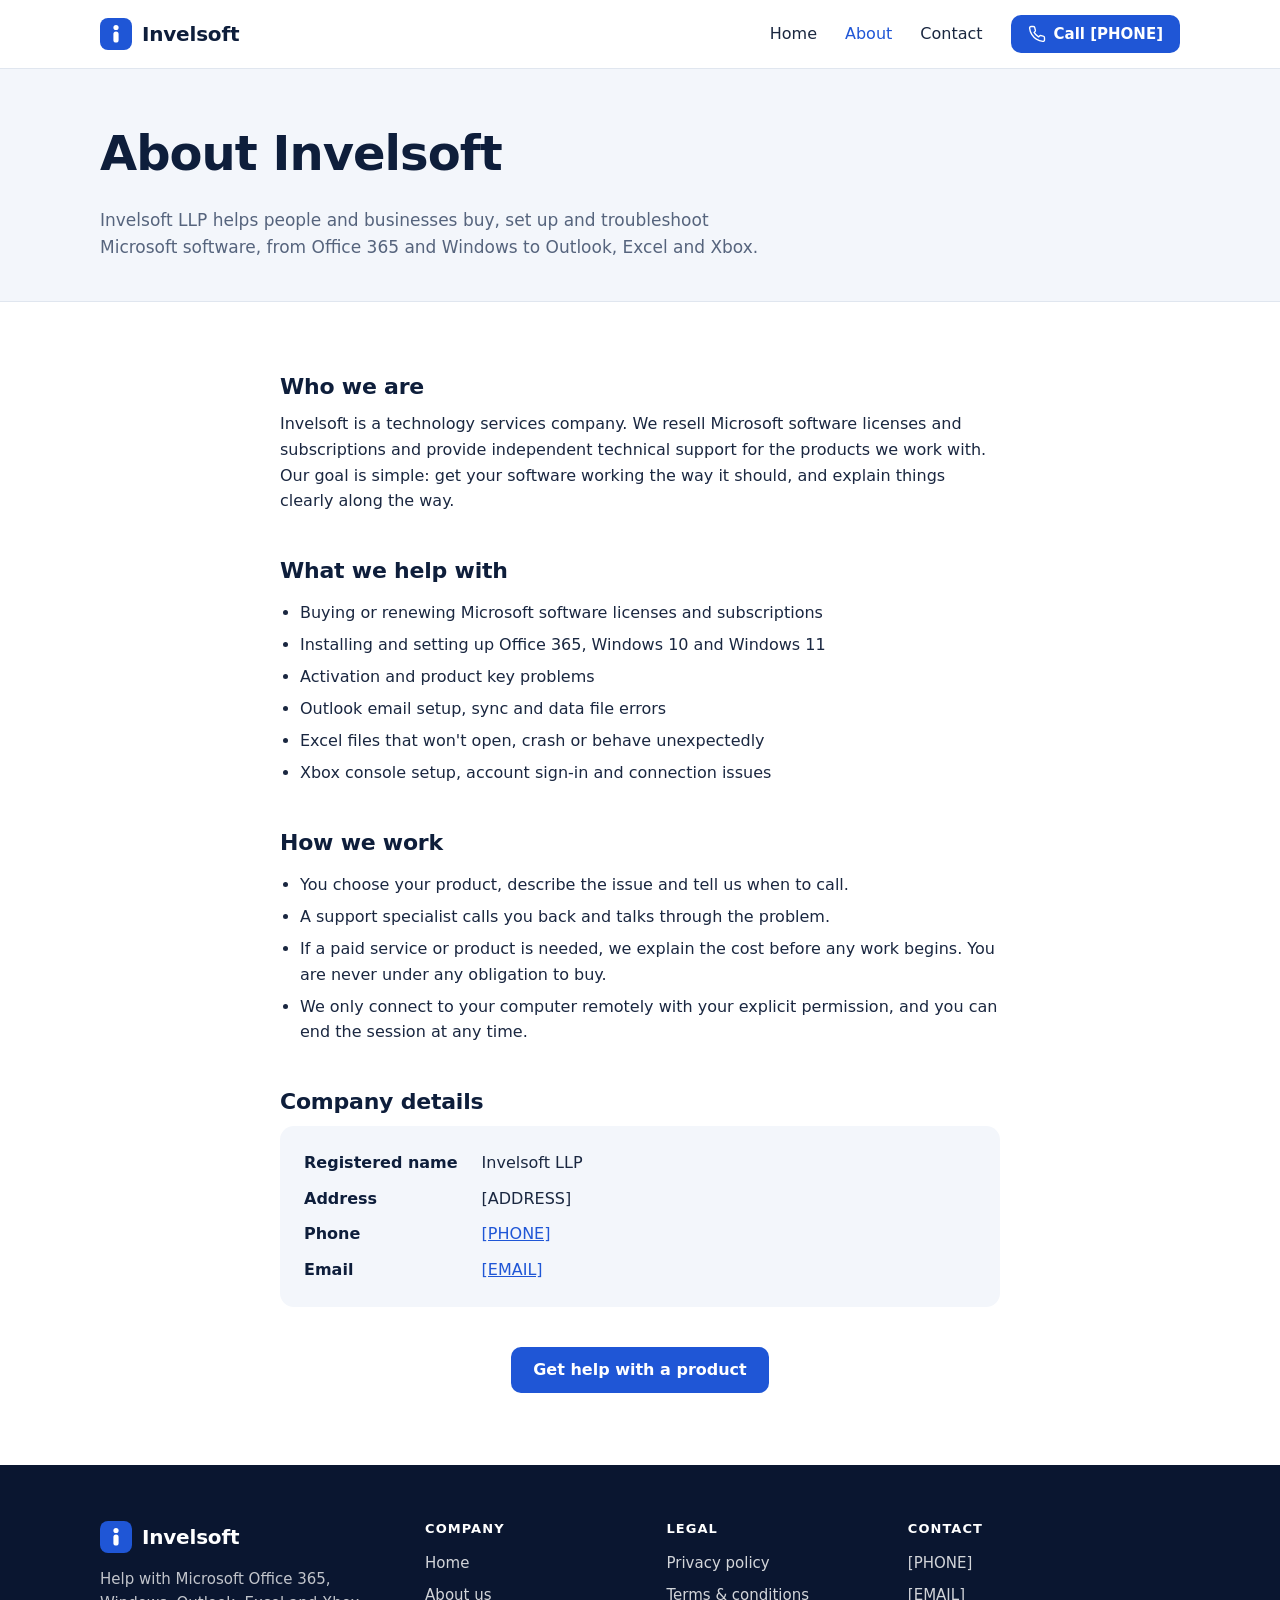
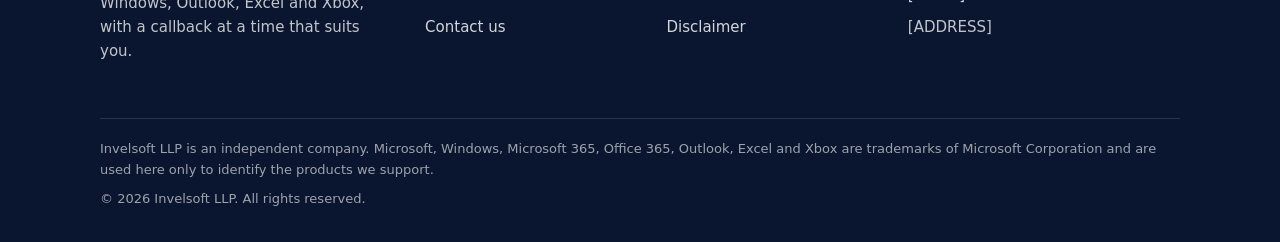
==== about.html @ 2fd55729 "Add first site draft and landing page design mockups Multi-page lead flow draft plus four single-pag" ====
<!DOCTYPE html>
<html lang="en">
<head>
  <meta charset="utf-8">
  <meta name="viewport" content="width=device-width, initial-scale=1, viewport-fit=cover">
  <title>About us – Invelsoft</title>
  <meta name="description" content="Invelsoft LLP helps people and businesses buy, set up and troubleshoot Microsoft software, including Office 365, Windows, Outlook, Excel and Xbox.">
  <link rel="icon" href="favicon.svg" type="image/svg+xml">
  <link rel="stylesheet" href="css/style.css">
  <script src="js/main.js" defer></script>
</head>
<body class="has-mobile-cta">
  <a class="skip-link" href="#main">Skip to content</a>

  <header class="site-header">
    <div class="container header-inner">
      <a class="brand" href="index.html" aria-label="Invelsoft home">
        <svg class="brand-mark" viewBox="0 0 32 32" aria-hidden="true"><rect width="32" height="32" rx="8" fill="#1f56d6"/><circle cx="16" cy="9.5" r="2.6" fill="#fff"/><rect x="13.4" y="13.5" width="5.2" height="11" rx="2.6" fill="#fff"/></svg>
        <span>Invelsoft</span>
      </a>
      <button class="nav-toggle" type="button" aria-expanded="false" aria-controls="site-nav" aria-label="Menu">
        <span></span><span></span><span></span>
      </button>
      <nav id="site-nav" class="site-nav" aria-label="Main">
        <a href="index.html">Home</a>
        <a href="about.html" aria-current="page">About</a>
        <a href="contact.html">Contact</a>
        <a class="btn btn-primary btn-sm" href="tel:[PHONE_TEL]">
          <svg class="icon" viewBox="0 0 24 24" aria-hidden="true"><path d="M22 16.92v3a2 2 0 0 1-2.18 2 19.79 19.79 0 0 1-8.63-3.07 19.5 19.5 0 0 1-6-6 19.79 19.79 0 0 1-3.07-8.67A2 2 0 0 1 4.11 2h3a2 2 0 0 1 2 1.72c.13.96.36 1.9.7 2.81a2 2 0 0 1-.45 2.11L8.09 9.91a16 16 0 0 0 6 6l1.27-1.27a2 2 0 0 1 2.11-.45c.91.34 1.85.57 2.81.7A2 2 0 0 1 22 16.92z"/></svg>
          Call [PHONE]
        </a>
      </nav>
    </div>
  </header>

  <main id="main">
    <section class="page-hero">
      <div class="container">
        <h1>About Invelsoft</h1>
        <p>Invelsoft LLP helps people and businesses buy, set up and troubleshoot Microsoft software, from Office 365 and Windows to Outlook, Excel and Xbox.</p>
      </div>
    </section>

    <section class="section">
      <div class="container prose">
        <h2>Who we are</h2>
        <p>Invelsoft is a technology services company. We resell Microsoft software licenses and subscriptions and provide independent technical support for the products we work with. Our goal is simple: get your software working the way it should, and explain things clearly along the way.</p>

        <h2>What we help with</h2>
        <ul>
          <li>Buying or renewing Microsoft software licenses and subscriptions</li>
          <li>Installing and setting up Office 365, Windows 10 and Windows 11</li>
          <li>Activation and product key problems</li>
          <li>Outlook email setup, sync and data file errors</li>
          <li>Excel files that won't open, crash or behave unexpectedly</li>
          <li>Xbox console setup, account sign-in and connection issues</li>
        </ul>

        <h2>How we work</h2>
        <ul>
          <li>You choose your product, describe the issue and tell us when to call.</li>
          <li>A support specialist calls you back and talks through the problem.</li>
          <li>If a paid service or product is needed, we explain the cost before any work begins. You are never under any obligation to buy.</li>
          <li>We only connect to your computer remotely with your explicit permission, and you can end the session at any time.</li>
        </ul>

        <h2>Company details</h2>
        <dl class="detail-list">
          <dt>Registered name</dt>
          <dd>Invelsoft LLP</dd>
          <dt>Address</dt>
          <dd>[ADDRESS]</dd>
          <dt>Phone</dt>
          <dd><a href="tel:[PHONE_TEL]">[PHONE]</a></dd>
          <dt>Email</dt>
          <dd><a href="mailto:[EMAIL]">[EMAIL]</a></dd>
        </dl>

        <div class="center-cta">
          <a class="btn btn-primary" href="index.html#products">Get help with a product</a>
        </div>
      </div>
    </section>
  </main>

  <footer class="site-footer">
    <div class="container">
      <div class="footer-grid">
        <div class="footer-brand">
          <a class="brand" href="index.html">
            <svg class="brand-mark" viewBox="0 0 32 32" aria-hidden="true"><rect width="32" height="32" rx="8" fill="#1f56d6"/><circle cx="16" cy="9.5" r="2.6" fill="#fff"/><rect x="13.4" y="13.5" width="5.2" height="11" rx="2.6" fill="#fff"/></svg>
            <span>Invelsoft</span>
          </a>
          <p>Help with Microsoft Office 365, Windows, Outlook, Excel and Xbox, with a callback at a time that suits you.</p>
        </div>
        <div>
          <h2 class="footer-title">Company</h2>
          <ul>
            <li><a href="index.html">Home</a></li>
            <li><a href="about.html">About us</a></li>
            <li><a href="contact.html">Contact us</a></li>
          </ul>
        </div>
        <div>
          <h2 class="footer-title">Legal</h2>
          <ul>
            <li><a href="privacy-policy.html">Privacy policy</a></li>
            <li><a href="terms.html">Terms &amp; conditions</a></li>
            <li><a href="disclaimer.html">Disclaimer</a></li>
          </ul>
        </div>
        <div>
          <h2 class="footer-title">Contact</h2>
          <ul>
            <li><a href="tel:[PHONE_TEL]">[PHONE]</a></li>
            <li><a href="mailto:[EMAIL]">[EMAIL]</a></li>
            <li>[ADDRESS]</li>
          </ul>
        </div>
      </div>
      <div class="footer-bottom">
        <p>Invelsoft LLP is an independent company. Microsoft, Windows, Microsoft 365, Office 365, Outlook, Excel and Xbox are trademarks of Microsoft Corporation and are used here only to identify the products we support.</p>
        <p>&copy; <span data-year>2026</span> Invelsoft LLP. All rights reserved.</p>
      </div>
    </div>
  </footer>

  <div class="mobile-cta">
    <a class="btn btn-outline" href="tel:[PHONE_TEL]">
      <svg class="icon" viewBox="0 0 24 24" aria-hidden="true"><path d="M22 16.92v3a2 2 0 0 1-2.18 2 19.79 19.79 0 0 1-8.63-3.07 19.5 19.5 0 0 1-6-6 19.79 19.79 0 0 1-3.07-8.67A2 2 0 0 1 4.11 2h3a2 2 0 0 1 2 1.72c.13.96.36 1.9.7 2.81a2 2 0 0 1-.45 2.11L8.09 9.91a16 16 0 0 0 6 6l1.27-1.27a2 2 0 0 1 2.11-.45c.91.34 1.85.57 2.81.7A2 2 0 0 1 22 16.92z"/></svg>
      Call now
    </a>
    <a class="btn btn-primary" href="index.html#products">Get a callback</a>
  </div>
</body>
</html>
---- css/style.css ----
:root {
  --navy: #0e1e3b;
  --ink: #1a2740;
  --muted: #56647d;
  --line: #e0e6ef;
  --bg: #ffffff;
  --bg-soft: #f3f6fb;
  --primary: #1f56d6;
  --primary-hover: #1846b3;
  --primary-soft: #e9efff;
  --success: #0e8f64;
  --success-soft: #e2f5ee;
  --danger: #b42323;
  --danger-soft: #fdeeee;
  --radius: 14px;
  --shadow: 0 1px 2px rgba(14, 30, 59, 0.05), 0 6px 20px rgba(14, 30, 59, 0.06);
  --shadow-hover: 0 2px 4px rgba(14, 30, 59, 0.06), 0 14px 32px rgba(14, 30, 59, 0.1);
  --header-h: 68px;
  --font: system-ui, -apple-system, "Segoe UI", Roboto, "Helvetica Neue", Arial, sans-serif;
}

*,
*::before,
*::after {
  box-sizing: border-box;
}

[hidden] {
  display: none !important;
}

html {
  -webkit-text-size-adjust: 100%;
  scroll-behavior: smooth;
}

body {
  margin: 0;
  font-family: var(--font);
  font-size: 16px;
  line-height: 1.6;
  color: var(--ink);
  background: var(--bg);
}

img,
svg {
  display: block;
  max-width: 100%;
}

a {
  color: var(--primary);
}

a:hover {
  color: var(--primary-hover);
}

h1,
h2,
h3 {
  margin: 0 0 0.5em;
  line-height: 1.2;
  color: var(--navy);
  letter-spacing: -0.01em;
}

h1 {
  font-size: clamp(2rem, 4.5vw, 3rem);
  letter-spacing: -0.02em;
}

h2 {
  font-size: clamp(1.5rem, 3vw, 2.125rem);
}

h3,
.h3 {
  font-size: 1.125rem;
}

p {
  margin: 0 0 1em;
}

:focus-visible {
  outline: 3px solid var(--primary);
  outline-offset: 2px;
}

[id] {
  scroll-margin-top: calc(var(--header-h) + 20px);
}

.container {
  width: 100%;
  max-width: 1120px;
  margin: 0 auto;
  padding: 0 20px;
}

.container.narrow {
  max-width: 760px;
}

.icon {
  fill: none;
  stroke: currentColor;
  stroke-width: 1.8;
  stroke-linecap: round;
  stroke-linejoin: round;
}

.skip-link {
  position: absolute;
  left: 12px;
  top: -60px;
  z-index: 100;
  padding: 10px 16px;
  background: var(--navy);
  color: #fff;
  border-radius: 8px;
  text-decoration: none;
}

.skip-link:focus {
  top: 12px;
  color: #fff;
}

/* Buttons */

.btn {
  display: inline-flex;
  align-items: center;
  justify-content: center;
  gap: 0.5rem;
  padding: 0.8rem 1.35rem;
  border: 1.5px solid transparent;
  border-radius: 10px;
  font: inherit;
  font-size: 1rem;
  font-weight: 600;
  line-height: 1.2;
  text-decoration: none;
  cursor: pointer;
  transition: background-color 0.15s, border-color 0.15s, color 0.15s;
}

.btn .icon {
  width: 18px;
  height: 18px;
  flex: none;
}

.btn-primary {
  background: var(--primary);
  color: #fff;
}

.btn-primary:hover {
  background: var(--primary-hover);
  color: #fff;
}

.btn-outline {
  background: #fff;
  color: var(--navy);
  border-color: var(--line);
}

.btn-outline:hover {
  border-color: var(--primary);
  color: var(--primary);
}

.btn-light {
  background: #fff;
  color: var(--navy);
}

.btn-light:hover {
  background: var(--primary-soft);
  color: var(--navy);
}

.btn-ghost-light {
  background: transparent;
  color: #fff;
  border-color: rgba(255, 255, 255, 0.4);
}

.btn-ghost-light:hover {
  background: rgba(255, 255, 255, 0.08);
  border-color: #fff;
  color: #fff;
}

.btn-sm {
  padding: 0.55rem 1rem;
  font-size: 0.9375rem;
}

.btn[disabled] {
  opacity: 0.7;
  cursor: progress;
}

/* Header */

.site-header {
  position: sticky;
  top: 0;
  z-index: 50;
  background: rgba(255, 255, 255, 0.97);
  border-bottom: 1px solid var(--line);
}

.header-inner {
  display: flex;
  align-items: center;
  justify-content: space-between;
  gap: 16px;
  height: var(--header-h);
}

.brand {
  display: inline-flex;
  align-items: center;
  gap: 10px;
  font-size: 1.25rem;
  font-weight: 700;
  letter-spacing: -0.01em;
  color: var(--navy);
  text-decoration: none;
}

.brand:hover {
  color: var(--navy);
}

.brand-mark {
  width: 32px;
  height: 32px;
  flex: none;
}

.site-nav {
  display: flex;
  align-items: center;
  gap: 28px;
}

.site-nav a:not(.btn) {
  color: var(--ink);
  font-weight: 500;
  text-decoration: none;
}

.site-nav a:not(.btn):hover,
.site-nav a[aria-current="page"] {
  color: var(--primary);
}

.nav-toggle {
  display: none;
}

@media (max-width: 760px) {
  .nav-toggle {
    display: inline-flex;
    flex-direction: column;
    align-items: center;
    justify-content: center;
    gap: 5px;
    width: 44px;
    height: 44px;
    padding: 0;
    background: #fff;
    border: 1px solid var(--line);
    border-radius: 10px;
    cursor: pointer;
  }

  .nav-toggle span {
    display: block;
    width: 20px;
    height: 2px;
    background: var(--navy);
    border-radius: 2px;
    transition: transform 0.2s, opacity 0.2s;
  }

  .nav-toggle[aria-expanded="true"] span:nth-child(1) {
    transform: translateY(7px) rotate(45deg);
  }

  .nav-toggle[aria-expanded="true"] span:nth-child(2) {
    opacity: 0;
  }

  .nav-toggle[aria-expanded="true"] span:nth-child(3) {
    transform: translateY(-7px) rotate(-45deg);
  }

  .site-nav {
    position: absolute;
    top: var(--header-h);
    left: 0;
    right: 0;
    display: none;
    flex-direction: column;
    align-items: stretch;
    gap: 0;
    padding: 4px 20px 20px;
    background: #fff;
    border-bottom: 1px solid var(--line);
    box-shadow: var(--shadow);
  }

  .site-nav.is-open {
    display: flex;
  }

  .site-nav a:not(.btn) {
    padding: 12px 0;
    border-bottom: 1px solid var(--line);
  }

  .site-nav .btn {
    margin-top: 16px;
  }
}

/* Home hero + products */

.hero {
  padding: 64px 0 72px;
  background: linear-gradient(180deg, var(--bg-soft) 0%, #fff 100%);
}

.hero-head {
  max-width: 720px;
  margin: 0 auto 40px;
  text-align: center;
}

.eyebrow {
  display: inline-block;
  margin-bottom: 18px;
  padding: 6px 12px;
  border-radius: 999px;
  background: var(--primary-soft);
  color: var(--primary);
  font-size: 0.8125rem;
  font-weight: 600;
  letter-spacing: 0.06em;
  text-transform: uppercase;
}

.lead {
  font-size: 1.125rem;
  color: var(--muted);
}

.product-grid {
  display: grid;
  grid-template-columns: repeat(3, 1fr);
  gap: 18px;
  margin: 0;
  padding: 0;
  list-style: none;
}

.product-card {
  display: flex;
  align-items: center;
  gap: 16px;
  height: 100%;
  padding: 22px;
  background: #fff;
  border: 1px solid var(--line);
  border-radius: var(--radius);
  box-shadow: var(--shadow);
  color: var(--ink);
  text-decoration: none;
  transition: transform 0.15s, box-shadow 0.15s, border-color 0.15s;
}

.product-card:hover {
  transform: translateY(-2px);
  border-color: #c5d3f1;
  box-shadow: var(--shadow-hover);
  color: var(--ink);
}

.product-icon,
.feature-icon {
  display: grid;
  place-items: center;
  flex: none;
  width: 52px;
  height: 52px;
  border-radius: 12px;
  background: var(--primary-soft);
  color: var(--primary);
}

.product-icon .icon,
.feature-icon .icon {
  width: 28px;
  height: 28px;
}

.product-text {
  flex: 1;
  min-width: 0;
}

.product-name {
  display: block;
  font-size: 1.0625rem;
  font-weight: 700;
  color: var(--navy);
}

.product-desc {
  display: block;
  font-size: 0.9rem;
  color: var(--muted);
}

.product-arrow {
  width: 20px;
  height: 20px;
  flex: none;
  color: var(--primary);
  transition: transform 0.15s;
}

.product-card:hover .product-arrow {
  transform: translateX(3px);
}

.trust-row {
  display: flex;
  flex-wrap: wrap;
  justify-content: center;
  gap: 12px 28px;
  margin: 32px 0 0;
  padding: 0;
  list-style: none;
  font-size: 0.9375rem;
  color: var(--muted);
}

.trust-row li {
  display: inline-flex;
  align-items: center;
  gap: 8px;
}

.trust-row .icon {
  width: 18px;
  height: 18px;
  color: var(--success);
  stroke-width: 2.4;
}

@media (max-width: 900px) {
  .product-grid {
    grid-template-columns: repeat(2, 1fr);
  }
}

@media (max-width: 560px) {
  .hero {
    padding: 40px 0 48px;
  }

  .product-grid {
    gap: 12px;
  }

  .product-card {
    flex-direction: column;
    align-items: flex-start;
    gap: 12px;
    padding: 16px;
  }

  .product-icon {
    width: 44px;
    height: 44px;
  }

  .product-icon .icon {
    width: 24px;
    height: 24px;
  }

  .product-name {
    font-size: 1rem;
  }

  .product-desc {
    font-size: 0.8125rem;
  }

  .product-arrow {
    display: none;
  }
}

/* Sections */

.section {
  padding: 72px 0;
}

.section-alt {
  background: var(--bg-soft);
}

.section-head {
  max-width: 640px;
  margin: 0 auto 40px;
  text-align: center;
}

.section-head p {
  color: var(--muted);
}

.steps-grid {
  display: grid;
  grid-template-columns: repeat(3, 1fr);
  gap: 24px;
  margin: 0;
  padding: 0;
  list-style: none;
}

.step-card,
.feature,
.info-card {
  padding: 28px;
  background: #fff;
  border: 1px solid var(--line);
  border-radius: var(--radius);
}

.step-num {
  display: grid;
  place-items: center;
  width: 40px;
  height: 40px;
  margin-bottom: 16px;
  border-radius: 50%;
  background: var(--primary);
  color: #fff;
  font-weight: 700;
}

.step-card p,
.feature p,
.info-card p {
  margin: 0;
  color: var(--muted);
}

.features {
  display: grid;
  grid-template-columns: repeat(4, 1fr);
  gap: 24px;
}

.feature-icon {
  margin-bottom: 18px;
}

@media (max-width: 900px) {
  .steps-grid {
    grid-template-columns: 1fr;
  }

  .features {
    grid-template-columns: repeat(2, 1fr);
  }
}

@media (max-width: 560px) {
  .section {
    padding: 52px 0;
  }

  .features {
    grid-template-columns: 1fr;
  }
}

/* CTA band */

.cta-band {
  padding: 56px 0;
  background: var(--navy);
  color: #fff;
}

.cta-inner {
  display: flex;
  flex-wrap: wrap;
  align-items: center;
  justify-content: space-between;
  gap: 24px;
}

.cta-band h2 {
  margin-bottom: 6px;
  color: #fff;
}

.cta-band p {
  margin: 0;
  color: rgba(255, 255, 255, 0.78);
}

.cta-actions {
  display: flex;
  flex-wrap: wrap;
  gap: 12px;
}

/* Footer */

.site-footer {
  padding: 56px 0 24px;
  background: #0a1630;
  color: rgba(255, 255, 255, 0.75);
  font-size: 0.9375rem;
}

.footer-grid {
  display: grid;
  grid-template-columns: 1.4fr 1fr 1fr 1.3fr;
  gap: 32px;
}

.footer-brand .brand {
  margin-bottom: 14px;
  color: #fff;
}

.footer-title {
  margin-bottom: 14px;
  font-size: 0.8125rem;
  letter-spacing: 0.08em;
  text-transform: uppercase;
  color: #fff;
}

.site-footer ul {
  display: grid;
  gap: 8px;
  margin: 0;
  padding: 0;
  list-style: none;
}

.site-footer a {
  color: rgba(255, 255, 255, 0.82);
  text-decoration: none;
}

.site-footer a:hover {
  color: #fff;
  text-decoration: underline;
}

.footer-bottom {
  margin-top: 40px;
  padding-top: 20px;
  border-top: 1px solid rgba(255, 255, 255, 0.12);
  font-size: 0.8125rem;
  color: rgba(255, 255, 255, 0.6);
}

.footer-bottom p {
  margin: 0 0 8px;
}

@media (max-width: 900px) {
  .footer-grid {
    grid-template-columns: 1fr 1fr;
  }
}

@media (max-width: 560px) {
  .footer-grid {
    grid-template-columns: 1fr;
  }
}

/* Sticky mobile call bar */

.mobile-cta {
  display: none;
}

@media (max-width: 760px) {
  .mobile-cta {
    position: fixed;
    left: 0;
    right: 0;
    bottom: 0;
    z-index: 60;
    display: grid;
    grid-template-columns: 1fr 1fr;
    gap: 10px;
    padding: 10px 12px calc(10px + env(safe-area-inset-bottom));
    background: #fff;
    border-top: 1px solid var(--line);
    box-shadow: 0 -6px 20px rgba(14, 30, 59, 0.08);
  }

  .mobile-cta .btn {
    padding: 0.75rem 0.5rem;
    font-size: 0.9375rem;
  }

  body.has-mobile-cta {
    padding-bottom: calc(72px + env(safe-area-inset-bottom));
  }
}

/* Request flow */

.request-page {
  min-height: 70vh;
  padding: 40px 0 72px;
  background: var(--bg-soft);
}

.progress {
  display: flex;
  gap: 8px;
  margin: 0 0 20px;
  padding: 0;
  list-style: none;
}

.progress li {
  flex: 1;
  font-size: 0.8125rem;
  font-weight: 600;
  color: var(--muted);
}

.progress li::before {
  content: "";
  display: block;
  height: 4px;
  margin-bottom: 8px;
  border-radius: 4px;
  background: var(--line);
}

.progress li.is-done::before,
.progress li.is-current::before {
  background: var(--primary);
}

.progress li.is-done {
  color: var(--primary);
}

.progress li.is-current {
  color: var(--navy);
}

.panel {
  padding: 32px;
  background: #fff;
  border: 1px solid var(--line);
  border-radius: 18px;
  box-shadow: var(--shadow);
}

.product-chip {
  display: flex;
  align-items: center;
  gap: 12px;
  margin-bottom: 26px;
  padding: 12px 14px;
  background: var(--bg-soft);
  border-radius: 12px;
}

.chip-icon {
  width: 22px;
  height: 22px;
  flex: none;
  color: var(--success);
  stroke-width: 2.4;
}

.product-chip-label {
  display: block;
  font-size: 0.8125rem;
  color: var(--muted);
}

.product-chip strong {
  color: var(--navy);
}

.product-chip a {
  margin-left: auto;
  font-size: 0.9375rem;
  font-weight: 600;
}

.step-title {
  font-size: clamp(1.5rem, 3.5vw, 1.875rem);
  margin-bottom: 6px;
}

.step-title:focus {
  outline: none;
}

.step-sub {
  margin-bottom: 22px;
  color: var(--muted);
}

.options {
  display: grid;
  grid-template-columns: 1fr 1fr;
  gap: 10px;
  margin-bottom: 22px;
}

.option {
  position: relative;
  display: block;
  cursor: pointer;
}

.option input {
  position: absolute;
  inset: 0;
  margin: 0;
  opacity: 0;
  cursor: pointer;
}

.option-body {
  display: flex;
  align-items: center;
  gap: 12px;
  min-height: 56px;
  padding: 14px 16px;
  background: #fff;
  border: 1.5px solid var(--line);
  border-radius: 12px;
  font-weight: 500;
  transition: border-color 0.15s, background-color 0.15s;
}

.option-body::before {
  content: "";
  flex: none;
  width: 18px;
  height: 18px;
  border: 2px solid #b3bfd4;
  border-radius: 50%;
  background: #fff;
  transition: border-color 0.15s, border-width 0.15s;
}

.option:hover .option-body {
  border-color: #b6c7ee;
}

.option input:checked + .option-body {
  border-color: var(--primary);
  background: var(--primary-soft);
}

.option input:checked + .option-body::before {
  border-color: var(--primary);
  border-width: 5px;
}

.option input:focus-visible + .option-body {
  outline: 3px solid var(--primary);
  outline-offset: 2px;
}

.field {
  display: flex;
  flex-direction: column;
  gap: 6px;
  margin-bottom: 16px;
}

.field label {
  font-size: 0.9375rem;
  font-weight: 600;
  color: var(--navy);
}

.hint {
  font-size: 0.875rem;
  font-weight: 400;
  color: var(--muted);
}

.field input,
.field select,
.field textarea {
  width: 100%;
  padding: 0.75rem 0.9rem;
  font: inherit;
  color: var(--ink);
  background: #fff;
  border: 1.5px solid #cdd6e4;
  border-radius: 10px;
  transition: border-color 0.15s, box-shadow 0.15s;
}

.field textarea {
  min-height: 110px;
  resize: vertical;
}

.field input:focus,
.field select:focus,
.field textarea:focus {
  outline: none;
  border-color: var(--primary);
  box-shadow: 0 0 0 4px rgba(31, 86, 214, 0.15);
}

.field input:user-invalid,
.field select:user-invalid {
  border-color: var(--danger);
}

.field-grid {
  display: grid;
  grid-template-columns: 1fr 1fr;
  gap: 0 16px;
}

.field-full {
  grid-column: 1 / -1;
}

.checkbox {
  display: flex;
  align-items: flex-start;
  gap: 10px;
  margin: 4px 0 20px;
  font-size: 0.9375rem;
  color: var(--muted);
  cursor: pointer;
}

.checkbox input {
  flex: none;
  width: 18px;
  height: 18px;
  margin: 3px 0 0;
  accent-color: var(--primary);
}

.form-error {
  margin: 0 0 16px;
  padding: 10px 14px;
  background: var(--danger-soft);
  border: 1px solid #f1c4c4;
  border-radius: 10px;
  font-size: 0.9375rem;
  color: var(--danger);
}

.form-actions {
  display: flex;
  flex-wrap: wrap;
  align-items: center;
  justify-content: space-between;
  gap: 12px;
}

.form-actions .btn-primary {
  margin-left: auto;
}

.form-note {
  margin: 20px 0 0;
  font-size: 0.8125rem;
  text-align: center;
  color: var(--muted);
}

.hp {
  position: absolute;
  left: -10000px;
  width: 1px;
  height: 1px;
  overflow: hidden;
}

@media (max-width: 560px) {
  .request-page {
    padding-top: 24px;
  }

  .panel {
    padding: 22px 18px;
  }

  .options,
  .field-grid {
    grid-template-columns: 1fr;
  }

  .form-actions .btn {
    flex: 1;
  }
}

/* Inner pages */

.page-hero {
  padding: 56px 0 40px;
  background: var(--bg-soft);
  border-bottom: 1px solid var(--line);
}

.page-hero p {
  max-width: 680px;
  margin: 0;
  font-size: 1.0625rem;
  color: var(--muted);
}

.prose {
  max-width: 760px;
}

.prose h2 {
  margin-top: 2em;
  font-size: 1.375rem;
}

.prose h2:first-child {
  margin-top: 0;
}

.prose ul {
  padding-left: 1.25rem;
}

.prose li {
  margin-bottom: 0.4em;
}

.updated {
  margin-top: 10px;
  font-size: 0.9375rem;
  color: var(--muted);
}

.info-grid {
  display: grid;
  grid-template-columns: repeat(3, 1fr);
  gap: 20px;
}

.info-card {
  box-shadow: var(--shadow);
}

.info-card .feature-icon {
  margin-bottom: 16px;
}

.info-card a {
  font-weight: 600;
  word-break: break-word;
}

.detail-list {
  display: grid;
  grid-template-columns: max-content 1fr;
  gap: 10px 24px;
  margin: 0;
  padding: 24px;
  background: var(--bg-soft);
  border-radius: var(--radius);
}

.detail-list dt {
  font-weight: 600;
  color: var(--navy);
}

.detail-list dd {
  margin: 0;
}

.center-cta {
  margin-top: 40px;
  text-align: center;
}

@media (max-width: 900px) {
  .info-grid {
    grid-template-columns: 1fr;
  }
}

@media (max-width: 560px) {
  .detail-list {
    grid-template-columns: 1fr;
    gap: 2px;
  }

  .detail-list dd {
    margin-bottom: 10px;
  }
}

/* Thank you */

.thanks {
  min-height: 60vh;
  padding: 72px 0;
  background: var(--bg-soft);
  text-align: center;
}

.thanks .panel {
  max-width: 600px;
  margin: 0 auto;
}

.thanks-icon {
  display: grid;
  place-items: center;
  width: 72px;
  height: 72px;
  margin: 0 auto 20px;
  border-radius: 50%;
  background: var(--success-soft);
  color: var(--success);
}

.thanks-icon .icon {
  width: 36px;
  height: 36px;
  stroke-width: 2.4;
}

.thanks .lead {
  margin-bottom: 28px;
}

.thanks-actions {
  display: flex;
  flex-wrap: wrap;
  justify-content: center;
  gap: 12px;
}

@media (prefers-reduced-motion: reduce) {
  *,
  *::before,
  *::after {
    transition: none !important;
  }

  html {
    scroll-behavior: auto;
  }
}
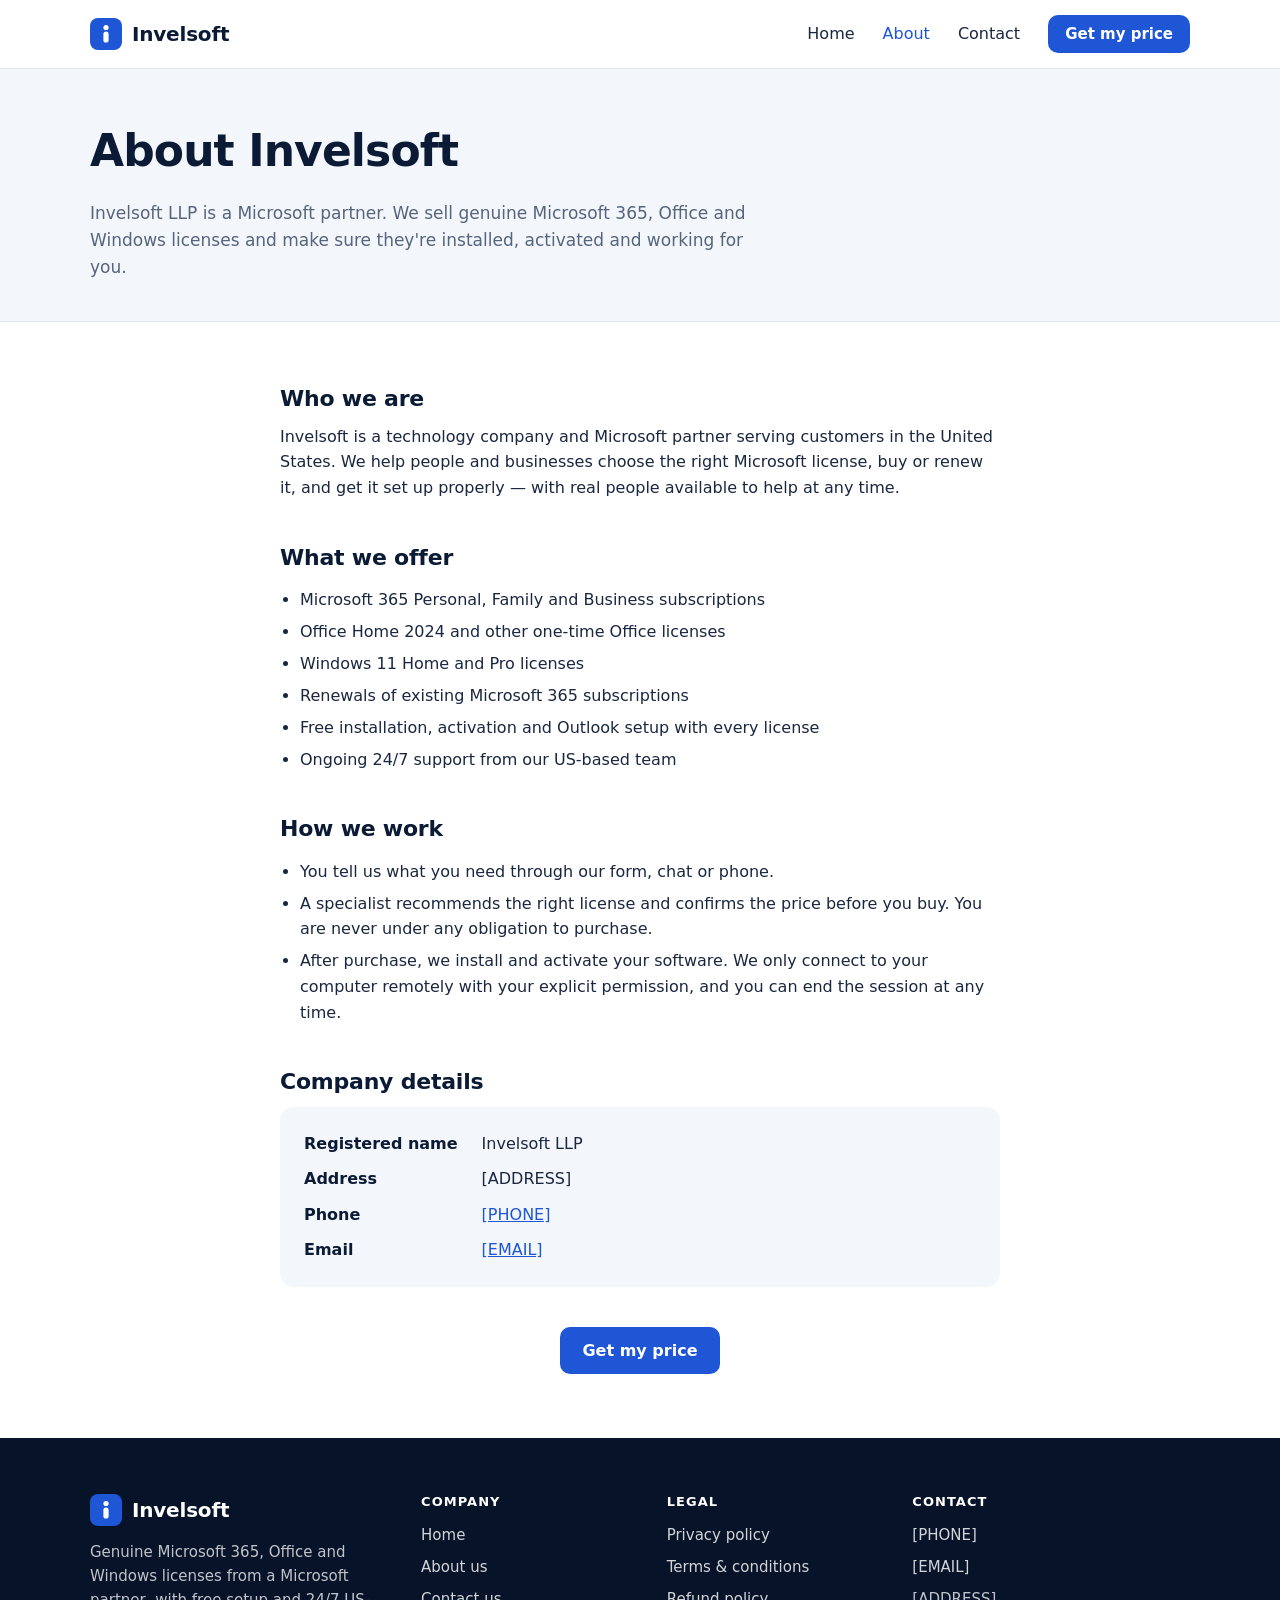
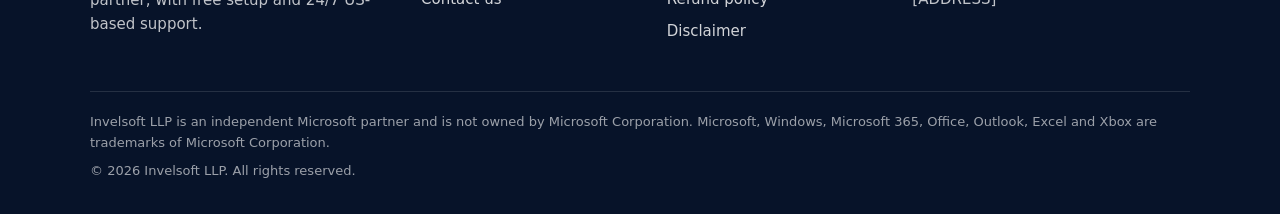
==== commit 4bc50c98: "Replace multi-step flow with single-page license landing page Positions the site as a Microsoft part" ====
--- a/about.html
+++ b/about.html
@@ -4,7 +4,7 @@
   <meta charset="utf-8">
   <meta name="viewport" content="width=device-width, initial-scale=1, viewport-fit=cover">
   <title>About us – Invelsoft</title>
-  <meta name="description" content="Invelsoft LLP helps people and businesses buy, set up and troubleshoot Microsoft software, including Office 365, Windows, Outlook, Excel and Xbox.">
+  <meta name="description" content="Invelsoft LLP is a Microsoft partner selling genuine Microsoft 365, Office and Windows licenses with free setup and 24/7 US-based support.">
   <link rel="icon" href="favicon.svg" type="image/svg+xml">
   <link rel="stylesheet" href="css/style.css">
   <script src="js/main.js" defer></script>
@@ -25,10 +25,7 @@
         <a href="index.html">Home</a>
         <a href="about.html" aria-current="page">About</a>
         <a href="contact.html">Contact</a>
-        <a class="btn btn-primary btn-sm" href="tel:[PHONE_TEL]">
-          <svg class="icon" viewBox="0 0 24 24" aria-hidden="true"><path d="M22 16.92v3a2 2 0 0 1-2.18 2 19.79 19.79 0 0 1-8.63-3.07 19.5 19.5 0 0 1-6-6 19.79 19.79 0 0 1-3.07-8.67A2 2 0 0 1 4.11 2h3a2 2 0 0 1 2 1.72c.13.96.36 1.9.7 2.81a2 2 0 0 1-.45 2.11L8.09 9.91a16 16 0 0 0 6 6l1.27-1.27a2 2 0 0 1 2.11-.45c.91.34 1.85.57 2.81.7A2 2 0 0 1 22 16.92z"/></svg>
-          Call [PHONE]
-        </a>
+        <a class="btn btn-primary btn-sm" href="index.html#quote">Get my price</a>
       </nav>
     </div>
   </header>
@@ -37,31 +34,30 @@
     <section class="page-hero">
       <div class="container">
         <h1>About Invelsoft</h1>
-        <p>Invelsoft LLP helps people and businesses buy, set up and troubleshoot Microsoft software, from Office 365 and Windows to Outlook, Excel and Xbox.</p>
+        <p>Invelsoft LLP is a Microsoft partner. We sell genuine Microsoft 365, Office and Windows licenses and make sure they're installed, activated and working for you.</p>
       </div>
     </section>
 
     <section class="section">
       <div class="container prose">
         <h2>Who we are</h2>
-        <p>Invelsoft is a technology services company. We resell Microsoft software licenses and subscriptions and provide independent technical support for the products we work with. Our goal is simple: get your software working the way it should, and explain things clearly along the way.</p>
+        <p>Invelsoft is a technology company and Microsoft partner serving customers in the United States. We help people and businesses choose the right Microsoft license, buy or renew it, and get it set up properly — with real people available to help at any time.</p>
 
-        <h2>What we help with</h2>
+        <h2>What we offer</h2>
         <ul>
-          <li>Buying or renewing Microsoft software licenses and subscriptions</li>
-          <li>Installing and setting up Office 365, Windows 10 and Windows 11</li>
-          <li>Activation and product key problems</li>
-          <li>Outlook email setup, sync and data file errors</li>
-          <li>Excel files that won't open, crash or behave unexpectedly</li>
-          <li>Xbox console setup, account sign-in and connection issues</li>
+          <li>Microsoft 365 Personal, Family and Business subscriptions</li>
+          <li>Office Home 2024 and other one-time Office licenses</li>
+          <li>Windows 11 Home and Pro licenses</li>
+          <li>Renewals of existing Microsoft 365 subscriptions</li>
+          <li>Free installation, activation and Outlook setup with every license</li>
+          <li>Ongoing 24/7 support from our US-based team</li>
         </ul>
 
         <h2>How we work</h2>
         <ul>
-          <li>You choose your product, describe the issue and tell us when to call.</li>
-          <li>A support specialist calls you back and talks through the problem.</li>
-          <li>If a paid service or product is needed, we explain the cost before any work begins. You are never under any obligation to buy.</li>
-          <li>We only connect to your computer remotely with your explicit permission, and you can end the session at any time.</li>
+          <li>You tell us what you need through our form, chat or phone.</li>
+          <li>A specialist recommends the right license and confirms the price before you buy. You are never under any obligation to purchase.</li>
+          <li>After purchase, we install and activate your software. We only connect to your computer remotely with your explicit permission, and you can end the session at any time.</li>
         </ul>
 
         <h2>Company details</h2>
@@ -77,7 +73,7 @@
         </dl>
 
         <div class="center-cta">
-          <a class="btn btn-primary" href="index.html#products">Get help with a product</a>
+          <a class="btn btn-primary" href="index.html#quote">Get my price</a>
         </div>
       </div>
     </section>
@@ -91,7 +87,7 @@
             <svg class="brand-mark" viewBox="0 0 32 32" aria-hidden="true"><rect width="32" height="32" rx="8" fill="#1f56d6"/><circle cx="16" cy="9.5" r="2.6" fill="#fff"/><rect x="13.4" y="13.5" width="5.2" height="11" rx="2.6" fill="#fff"/></svg>
             <span>Invelsoft</span>
           </a>
-          <p>Help with Microsoft Office 365, Windows, Outlook, Excel and Xbox, with a callback at a time that suits you.</p>
+          <p>Genuine Microsoft 365, Office and Windows licenses from a Microsoft partner, with free setup and 24/7 US-based support.</p>
         </div>
         <div>
           <h2 class="footer-title">Company</h2>
@@ -106,6 +102,7 @@
           <ul>
             <li><a href="privacy-policy.html">Privacy policy</a></li>
             <li><a href="terms.html">Terms &amp; conditions</a></li>
+            <li><a href="refund-policy.html">Refund policy</a></li>
             <li><a href="disclaimer.html">Disclaimer</a></li>
           </ul>
         </div>
@@ -119,7 +116,7 @@
         </div>
       </div>
       <div class="footer-bottom">
-        <p>Invelsoft LLP is an independent company. Microsoft, Windows, Microsoft 365, Office 365, Outlook, Excel and Xbox are trademarks of Microsoft Corporation and are used here only to identify the products we support.</p>
+        <p>Invelsoft LLP is an independent Microsoft partner and is not owned by Microsoft Corporation. Microsoft, Windows, Microsoft 365, Office, Outlook, Excel and Xbox are trademarks of Microsoft Corporation.</p>
         <p>&copy; <span data-year>2026</span> Invelsoft LLP. All rights reserved.</p>
       </div>
     </div>
@@ -130,7 +127,7 @@
       <svg class="icon" viewBox="0 0 24 24" aria-hidden="true"><path d="M22 16.92v3a2 2 0 0 1-2.18 2 19.79 19.79 0 0 1-8.63-3.07 19.5 19.5 0 0 1-6-6 19.79 19.79 0 0 1-3.07-8.67A2 2 0 0 1 4.11 2h3a2 2 0 0 1 2 1.72c.13.96.36 1.9.7 2.81a2 2 0 0 1-.45 2.11L8.09 9.91a16 16 0 0 0 6 6l1.27-1.27a2 2 0 0 1 2.11-.45c.91.34 1.85.57 2.81.7A2 2 0 0 1 22 16.92z"/></svg>
       Call now
     </a>
-    <a class="btn btn-primary" href="index.html#products">Get a callback</a>
+    <a class="btn btn-primary" href="index.html#quote">Get my price</a>
   </div>
 </body>
 </html>
--- a/css/style.css
+++ b/css/style.css
@@ -1,5 +1,5 @@
 :root {
-  --navy: #0e1e3b;
+  --navy: #0b1b36;
   --ink: #1a2740;
   --muted: #56647d;
   --line: #e0e6ef;
@@ -13,8 +13,8 @@
   --danger: #b42323;
   --danger-soft: #fdeeee;
   --radius: 14px;
-  --shadow: 0 1px 2px rgba(14, 30, 59, 0.05), 0 6px 20px rgba(14, 30, 59, 0.06);
-  --shadow-hover: 0 2px 4px rgba(14, 30, 59, 0.06), 0 14px 32px rgba(14, 30, 59, 0.1);
+  --shadow: 0 1px 2px rgba(11, 27, 54, 0.05), 0 6px 20px rgba(11, 27, 54, 0.06);
+  --shadow-lg: 0 2px 4px rgba(11, 27, 54, 0.05), 0 18px 40px rgba(11, 27, 54, 0.1);
   --header-h: 68px;
   --font: system-ui, -apple-system, "Segoe UI", Roboto, "Helvetica Neue", Arial, sans-serif;
 }
@@ -30,6 +30,7 @@
 }
 
 html {
+  color-scheme: light;
   -webkit-text-size-adjust: 100%;
   scroll-behavior: smooth;
 }
@@ -67,12 +68,12 @@
 }
 
 h1 {
-  font-size: clamp(2rem, 4.5vw, 3rem);
+  font-size: clamp(2rem, 4.2vw, 2.75rem);
   letter-spacing: -0.02em;
 }
 
 h2 {
-  font-size: clamp(1.5rem, 3vw, 2.125rem);
+  font-size: clamp(1.5rem, 3vw, 2rem);
 }
 
 h3,
@@ -90,12 +91,12 @@
 }
 
 [id] {
-  scroll-margin-top: calc(var(--header-h) + 20px);
+  scroll-margin-top: calc(var(--header-h) + 16px);
 }
 
 .container {
   width: 100%;
-  max-width: 1120px;
+  max-width: 1140px;
   margin: 0 auto;
   padding: 0 20px;
 }
@@ -127,6 +128,11 @@
 .skip-link:focus {
   top: 12px;
   color: #fff;
+}
+
+.lead {
+  font-size: 1.125rem;
+  color: var(--muted);
 }
 
 /* Buttons */
@@ -141,7 +147,7 @@
   border-radius: 10px;
   font: inherit;
   font-size: 1rem;
-  font-weight: 600;
+  font-weight: 700;
   line-height: 1.2;
   text-decoration: none;
   cursor: pointer;
@@ -207,7 +213,19 @@
   cursor: progress;
 }
 
-/* Header */
+/* Top bar + header */
+
+.topbar {
+  padding: 8px 16px;
+  background: var(--navy);
+  color: #d9e2f2;
+  font-size: 0.8125rem;
+  text-align: center;
+}
+
+.topbar strong {
+  color: #fff;
+}
 
 .site-header {
   position: sticky;
@@ -230,7 +248,7 @@
   align-items: center;
   gap: 10px;
   font-size: 1.25rem;
-  font-weight: 700;
+  font-weight: 800;
   letter-spacing: -0.01em;
   color: var(--navy);
   text-decoration: none;
@@ -246,6 +264,43 @@
   flex: none;
 }
 
+.header-actions {
+  display: flex;
+  align-items: center;
+  gap: 18px;
+}
+
+.header-phone {
+  display: flex;
+  align-items: center;
+  gap: 10px;
+  color: var(--navy);
+  text-decoration: none;
+}
+
+.header-phone:hover {
+  color: var(--primary);
+}
+
+.header-phone .icon {
+  width: 20px;
+  height: 20px;
+  color: var(--primary);
+}
+
+.header-phone small {
+  display: block;
+  font-size: 0.75rem;
+  line-height: 1.2;
+  color: var(--muted);
+}
+
+.header-phone strong {
+  display: block;
+  font-size: 1rem;
+  line-height: 1.25;
+}
+
 .site-nav {
   display: flex;
   align-items: center;
@@ -265,6 +320,13 @@
 
 .nav-toggle {
   display: none;
+}
+
+@media (max-width: 640px) {
+  .header-phone small,
+  .header-cta {
+    display: none;
+  }
 }
 
 @media (max-width: 760px) {
@@ -333,38 +395,459 @@
   }
 }
 
-/* Home hero + products */
+/* Hero */
 
 .hero {
-  padding: 64px 0 72px;
+  padding: 48px 0 56px;
   background: linear-gradient(180deg, var(--bg-soft) 0%, #fff 100%);
 }
 
-.hero-head {
-  max-width: 720px;
-  margin: 0 auto 40px;
-  text-align: center;
-}
-
-.eyebrow {
-  display: inline-block;
+.hero-grid {
+  display: grid;
+  grid-template-columns: minmax(0, 1.1fr) minmax(0, 0.9fr);
+  gap: 48px;
+  align-items: start;
+}
+
+.badge {
+  display: inline-flex;
+  align-items: center;
+  gap: 8px;
   margin-bottom: 18px;
   padding: 6px 12px;
+  background: #fff;
+  border: 1px solid var(--line);
   border-radius: 999px;
+  font-size: 0.8125rem;
+  font-weight: 700;
+  color: var(--navy);
+}
+
+.badge .icon {
+  width: 16px;
+  height: 16px;
+  color: var(--primary);
+  stroke-width: 2.2;
+}
+
+.hero h1 .accent {
+  color: var(--primary);
+}
+
+.hero .lead {
+  max-width: 560px;
+  margin-bottom: 22px;
+}
+
+.hero-points {
+  display: grid;
+  gap: 10px;
+  margin: 0 0 28px;
+  padding: 0;
+  list-style: none;
+}
+
+.hero-points li {
+  display: flex;
+  align-items: flex-start;
+  gap: 10px;
+  font-weight: 500;
+}
+
+.hero-points .icon,
+.checklist .icon {
+  flex: none;
+  color: var(--success);
+  stroke-width: 3;
+}
+
+.hero-points .icon {
+  width: 24px;
+  height: 24px;
+  padding: 5px;
+  border-radius: 50%;
+  background: var(--success-soft);
+}
+
+.hero-actions {
+  display: flex;
+  flex-wrap: wrap;
+  gap: 12px;
+}
+
+@media (max-width: 900px) {
+  .hero-grid {
+    grid-template-columns: 1fr;
+    gap: 32px;
+  }
+}
+
+@media (max-width: 760px) {
+  .hero {
+    padding: 32px 0 40px;
+  }
+
+  .hero-actions {
+    display: none;
+  }
+}
+
+/* Quote form */
+
+.quote-card {
+  padding: 28px;
+  background: #fff;
+  border: 1px solid var(--line);
+  border-radius: 18px;
+  box-shadow: var(--shadow-lg);
+}
+
+.quote-card h2 {
+  margin-bottom: 4px;
+  font-size: 1.375rem;
+}
+
+.quote-sub {
+  margin: 0 0 18px;
+  font-size: 0.9375rem;
+  color: var(--muted);
+}
+
+.quote-card .btn-primary {
+  width: 100%;
+  padding: 0.9rem;
+}
+
+.quote-alt {
+  margin: 14px 0 0;
+  text-align: center;
+  font-size: 0.9375rem;
+  color: var(--muted);
+}
+
+.quote-alt a {
+  font-weight: 700;
+}
+
+.consent {
+  margin: 14px 0 0;
+  font-size: 0.75rem;
+  line-height: 1.5;
+  color: var(--muted);
+}
+
+.field {
+  display: flex;
+  flex-direction: column;
+  gap: 6px;
+  margin-bottom: 14px;
+}
+
+.field label {
+  font-size: 0.9375rem;
+  font-weight: 600;
+  color: var(--navy);
+}
+
+.field input,
+.field select,
+.field textarea {
+  width: 100%;
+  padding: 0.75rem 0.9rem;
+  font: inherit;
+  color: var(--ink);
+  background: #fff;
+  border: 1.5px solid #cdd6e4;
+  border-radius: 10px;
+  transition: border-color 0.15s, box-shadow 0.15s;
+}
+
+.field input:focus,
+.field select:focus,
+.field textarea:focus {
+  outline: none;
+  border-color: var(--primary);
+  box-shadow: 0 0 0 4px rgba(31, 86, 214, 0.15);
+}
+
+.field input:user-invalid,
+.field select:user-invalid {
+  border-color: var(--danger);
+}
+
+.form-error {
+  margin: 0 0 14px;
+  padding: 10px 14px;
+  background: var(--danger-soft);
+  border: 1px solid #f1c4c4;
+  border-radius: 10px;
+  font-size: 0.9375rem;
+  color: var(--danger);
+}
+
+.hp {
+  position: absolute;
+  left: -10000px;
+  width: 1px;
+  height: 1px;
+  overflow: hidden;
+}
+
+@media (max-width: 560px) {
+  .quote-card {
+    padding: 22px 18px;
+  }
+}
+
+/* Trust strip */
+
+.trust-strip {
+  background: #fff;
+  border-top: 1px solid var(--line);
+  border-bottom: 1px solid var(--line);
+}
+
+.trust-grid {
+  display: grid;
+  grid-template-columns: repeat(4, 1fr);
+  gap: 16px;
+  margin: 0;
+  padding: 20px 0;
+  list-style: none;
+}
+
+.trust-grid li {
+  display: flex;
+  align-items: center;
+  gap: 12px;
+}
+
+.trust-grid strong {
+  display: block;
+  font-size: 0.9375rem;
+  line-height: 1.3;
+  color: var(--navy);
+}
+
+.trust-grid span {
+  font-size: 0.8125rem;
+  color: var(--muted);
+}
+
+.icon-tile {
+  display: grid;
+  place-items: center;
+  flex: none;
+  width: 44px;
+  height: 44px;
+  border-radius: 12px;
   background: var(--primary-soft);
   color: var(--primary);
+}
+
+.icon-tile .icon {
+  width: 24px;
+  height: 24px;
+}
+
+@media (max-width: 900px) {
+  .trust-grid {
+    grid-template-columns: 1fr 1fr;
+  }
+}
+
+/* Sections */
+
+.section {
+  padding: 64px 0;
+}
+
+.section-alt {
+  background: var(--bg-soft);
+}
+
+.section-head {
+  max-width: 640px;
+  margin: 0 auto 36px;
+  text-align: center;
+}
+
+.section-head p {
+  margin: 0;
+  color: var(--muted);
+}
+
+@media (max-width: 560px) {
+  .section {
+    padding: 48px 0;
+  }
+}
+
+/* Products */
+
+.products {
+  display: grid;
+  grid-template-columns: repeat(4, 1fr);
+  gap: 18px;
+  margin: 0;
+  padding: 0;
+  list-style: none;
+}
+
+.product {
+  position: relative;
+  display: flex;
+  flex-direction: column;
+  padding: 24px 22px;
+  background: #fff;
+  border: 1px solid var(--line);
+  border-radius: 16px;
+}
+
+.product.is-featured {
+  border: 2px solid var(--primary);
+  box-shadow: var(--shadow);
+}
+
+.product-tag {
+  position: absolute;
+  top: -12px;
+  left: 20px;
+  padding: 3px 10px;
+  border-radius: 999px;
+  background: var(--primary);
+  color: #fff;
+  font-size: 0.6875rem;
+  font-weight: 800;
+  letter-spacing: 0.05em;
+  text-transform: uppercase;
+}
+
+.product .icon-tile {
+  margin-bottom: 14px;
+}
+
+.product h3 {
+  margin-bottom: 4px;
+}
+
+.product-desc {
+  min-height: 3em;
+  margin: 0 0 14px;
+  font-size: 0.875rem;
+  color: var(--muted);
+}
+
+.price {
+  margin: 0;
+  font-size: 1.625rem;
+  font-weight: 800;
+  line-height: 1.2;
+  color: var(--navy);
+}
+
+.price small {
   font-size: 0.8125rem;
   font-weight: 600;
-  letter-spacing: 0.06em;
-  text-transform: uppercase;
-}
-
-.lead {
-  font-size: 1.125rem;
-  color: var(--muted);
-}
-
-.product-grid {
+  color: var(--muted);
+}
+
+.checklist {
+  display: grid;
+  gap: 6px;
+  flex: 1;
+  margin: 14px 0 20px;
+  padding: 0;
+  list-style: none;
+  font-size: 0.875rem;
+}
+
+.checklist li {
+  display: flex;
+  align-items: flex-start;
+  gap: 8px;
+}
+
+.checklist .icon {
+  width: 16px;
+  height: 16px;
+  margin-top: 3px;
+}
+
+.product .btn {
+  width: 100%;
+}
+
+.products-note {
+  margin: 28px 0 0;
+  text-align: center;
+  color: var(--muted);
+}
+
+.products-note a {
+  font-weight: 700;
+}
+
+@media (max-width: 1000px) {
+  .products {
+    grid-template-columns: 1fr 1fr;
+  }
+}
+
+@media (max-width: 560px) {
+  .products {
+    grid-template-columns: none;
+    grid-auto-flow: column;
+    grid-auto-columns: 82%;
+    gap: 14px;
+    margin: 0 -20px;
+    padding: 14px 20px 10px;
+    overflow-x: auto;
+    scroll-snap-type: x mandatory;
+    scroll-padding-left: 20px;
+  }
+
+  .product {
+    scroll-snap-align: start;
+  }
+}
+
+/* Included + steps */
+
+.features {
+  display: grid;
+  grid-template-columns: repeat(4, 1fr);
+  gap: 18px;
+}
+
+.feature,
+.step-card,
+.info-card {
+  padding: 24px;
+  background: #fff;
+  border: 1px solid var(--line);
+  border-radius: var(--radius);
+}
+
+.feature .icon-tile {
+  margin-bottom: 14px;
+}
+
+.feature h3,
+.step-card h3 {
+  margin-bottom: 6px;
+  font-size: 1.0625rem;
+}
+
+.feature p,
+.step-card p,
+.info-card p {
+  margin: 0;
+  font-size: 0.9375rem;
+  color: var(--muted);
+}
+
+.steps-grid {
   display: grid;
   grid-template-columns: repeat(3, 1fr);
   gap: 18px;
@@ -373,237 +856,101 @@
   list-style: none;
 }
 
-.product-card {
-  display: flex;
-  align-items: center;
-  gap: 16px;
-  height: 100%;
-  padding: 22px;
+.step-num {
+  display: grid;
+  place-items: center;
+  width: 38px;
+  height: 38px;
+  margin-bottom: 14px;
+  border-radius: 50%;
+  background: var(--primary);
+  color: #fff;
+  font-weight: 800;
+}
+
+@media (max-width: 900px) {
+  .features {
+    grid-template-columns: 1fr 1fr;
+  }
+
+  .steps-grid {
+    grid-template-columns: 1fr;
+  }
+}
+
+@media (max-width: 480px) {
+  .features {
+    gap: 12px;
+  }
+
+  .feature {
+    padding: 18px 16px;
+  }
+
+  .feature h3 {
+    font-size: 1rem;
+  }
+
+  .feature p {
+    font-size: 0.875rem;
+  }
+}
+
+/* FAQ */
+
+.faq {
+  display: grid;
+  gap: 12px;
+  max-width: 760px;
+  margin: 0 auto;
+}
+
+.faq details {
   background: #fff;
   border: 1px solid var(--line);
-  border-radius: var(--radius);
-  box-shadow: var(--shadow);
-  color: var(--ink);
-  text-decoration: none;
-  transition: transform 0.15s, box-shadow 0.15s, border-color 0.15s;
-}
-
-.product-card:hover {
-  transform: translateY(-2px);
-  border-color: #c5d3f1;
-  box-shadow: var(--shadow-hover);
-  color: var(--ink);
-}
-
-.product-icon,
-.feature-icon {
-  display: grid;
-  place-items: center;
+  border-radius: 12px;
+}
+
+.faq summary {
+  display: flex;
+  align-items: center;
+  justify-content: space-between;
+  gap: 16px;
+  padding: 16px 20px;
+  font-weight: 600;
+  color: var(--navy);
+  cursor: pointer;
+  list-style: none;
+}
+
+.faq summary::-webkit-details-marker {
+  display: none;
+}
+
+.faq summary::after {
+  content: "+";
   flex: none;
-  width: 52px;
-  height: 52px;
-  border-radius: 12px;
-  background: var(--primary-soft);
-  color: var(--primary);
-}
-
-.product-icon .icon,
-.feature-icon .icon {
-  width: 28px;
-  height: 28px;
-}
-
-.product-text {
-  flex: 1;
-  min-width: 0;
-}
-
-.product-name {
-  display: block;
-  font-size: 1.0625rem;
-  font-weight: 700;
-  color: var(--navy);
-}
-
-.product-desc {
-  display: block;
-  font-size: 0.9rem;
-  color: var(--muted);
-}
-
-.product-arrow {
-  width: 20px;
-  height: 20px;
-  flex: none;
+  font-size: 1.5rem;
+  font-weight: 400;
+  line-height: 1;
   color: var(--primary);
   transition: transform 0.15s;
 }
 
-.product-card:hover .product-arrow {
-  transform: translateX(3px);
-}
-
-.trust-row {
-  display: flex;
-  flex-wrap: wrap;
-  justify-content: center;
-  gap: 12px 28px;
-  margin: 32px 0 0;
-  padding: 0;
-  list-style: none;
-  font-size: 0.9375rem;
-  color: var(--muted);
-}
-
-.trust-row li {
-  display: inline-flex;
-  align-items: center;
-  gap: 8px;
-}
-
-.trust-row .icon {
-  width: 18px;
-  height: 18px;
-  color: var(--success);
-  stroke-width: 2.4;
-}
-
-@media (max-width: 900px) {
-  .product-grid {
-    grid-template-columns: repeat(2, 1fr);
-  }
-}
-
-@media (max-width: 560px) {
-  .hero {
-    padding: 40px 0 48px;
-  }
-
-  .product-grid {
-    gap: 12px;
-  }
-
-  .product-card {
-    flex-direction: column;
-    align-items: flex-start;
-    gap: 12px;
-    padding: 16px;
-  }
-
-  .product-icon {
-    width: 44px;
-    height: 44px;
-  }
-
-  .product-icon .icon {
-    width: 24px;
-    height: 24px;
-  }
-
-  .product-name {
-    font-size: 1rem;
-  }
-
-  .product-desc {
-    font-size: 0.8125rem;
-  }
-
-  .product-arrow {
-    display: none;
-  }
-}
-
-/* Sections */
-
-.section {
-  padding: 72px 0;
-}
-
-.section-alt {
-  background: var(--bg-soft);
-}
-
-.section-head {
-  max-width: 640px;
-  margin: 0 auto 40px;
-  text-align: center;
-}
-
-.section-head p {
-  color: var(--muted);
-}
-
-.steps-grid {
-  display: grid;
-  grid-template-columns: repeat(3, 1fr);
-  gap: 24px;
+.faq details[open] summary::after {
+  transform: rotate(45deg);
+}
+
+.faq details p {
   margin: 0;
-  padding: 0;
-  list-style: none;
-}
-
-.step-card,
-.feature,
-.info-card {
-  padding: 28px;
-  background: #fff;
-  border: 1px solid var(--line);
-  border-radius: var(--radius);
-}
-
-.step-num {
-  display: grid;
-  place-items: center;
-  width: 40px;
-  height: 40px;
-  margin-bottom: 16px;
-  border-radius: 50%;
-  background: var(--primary);
-  color: #fff;
-  font-weight: 700;
-}
-
-.step-card p,
-.feature p,
-.info-card p {
-  margin: 0;
-  color: var(--muted);
-}
-
-.features {
-  display: grid;
-  grid-template-columns: repeat(4, 1fr);
-  gap: 24px;
-}
-
-.feature-icon {
-  margin-bottom: 18px;
-}
-
-@media (max-width: 900px) {
-  .steps-grid {
-    grid-template-columns: 1fr;
-  }
-
-  .features {
-    grid-template-columns: repeat(2, 1fr);
-  }
-}
-
-@media (max-width: 560px) {
-  .section {
-    padding: 52px 0;
-  }
-
-  .features {
-    grid-template-columns: 1fr;
-  }
+  padding: 0 20px 18px;
+  color: var(--muted);
 }
 
 /* CTA band */
 
 .cta-band {
-  padding: 56px 0;
+  padding: 52px 0;
   background: var(--navy);
   color: #fff;
 }
@@ -636,7 +983,7 @@
 
 .site-footer {
   padding: 56px 0 24px;
-  background: #0a1630;
+  background: #071329;
   color: rgba(255, 255, 255, 0.75);
   font-size: 0.9375rem;
 }
@@ -721,7 +1068,7 @@
     padding: 10px 12px calc(10px + env(safe-area-inset-bottom));
     background: #fff;
     border-top: 1px solid var(--line);
-    box-shadow: 0 -6px 20px rgba(14, 30, 59, 0.08);
+    box-shadow: 0 -6px 20px rgba(11, 27, 54, 0.08);
   }
 
   .mobile-cta .btn {
@@ -731,305 +1078,6 @@
 
   body.has-mobile-cta {
     padding-bottom: calc(72px + env(safe-area-inset-bottom));
-  }
-}
-
-/* Request flow */
-
-.request-page {
-  min-height: 70vh;
-  padding: 40px 0 72px;
-  background: var(--bg-soft);
-}
-
-.progress {
-  display: flex;
-  gap: 8px;
-  margin: 0 0 20px;
-  padding: 0;
-  list-style: none;
-}
-
-.progress li {
-  flex: 1;
-  font-size: 0.8125rem;
-  font-weight: 600;
-  color: var(--muted);
-}
-
-.progress li::before {
-  content: "";
-  display: block;
-  height: 4px;
-  margin-bottom: 8px;
-  border-radius: 4px;
-  background: var(--line);
-}
-
-.progress li.is-done::before,
-.progress li.is-current::before {
-  background: var(--primary);
-}
-
-.progress li.is-done {
-  color: var(--primary);
-}
-
-.progress li.is-current {
-  color: var(--navy);
-}
-
-.panel {
-  padding: 32px;
-  background: #fff;
-  border: 1px solid var(--line);
-  border-radius: 18px;
-  box-shadow: var(--shadow);
-}
-
-.product-chip {
-  display: flex;
-  align-items: center;
-  gap: 12px;
-  margin-bottom: 26px;
-  padding: 12px 14px;
-  background: var(--bg-soft);
-  border-radius: 12px;
-}
-
-.chip-icon {
-  width: 22px;
-  height: 22px;
-  flex: none;
-  color: var(--success);
-  stroke-width: 2.4;
-}
-
-.product-chip-label {
-  display: block;
-  font-size: 0.8125rem;
-  color: var(--muted);
-}
-
-.product-chip strong {
-  color: var(--navy);
-}
-
-.product-chip a {
-  margin-left: auto;
-  font-size: 0.9375rem;
-  font-weight: 600;
-}
-
-.step-title {
-  font-size: clamp(1.5rem, 3.5vw, 1.875rem);
-  margin-bottom: 6px;
-}
-
-.step-title:focus {
-  outline: none;
-}
-
-.step-sub {
-  margin-bottom: 22px;
-  color: var(--muted);
-}
-
-.options {
-  display: grid;
-  grid-template-columns: 1fr 1fr;
-  gap: 10px;
-  margin-bottom: 22px;
-}
-
-.option {
-  position: relative;
-  display: block;
-  cursor: pointer;
-}
-
-.option input {
-  position: absolute;
-  inset: 0;
-  margin: 0;
-  opacity: 0;
-  cursor: pointer;
-}
-
-.option-body {
-  display: flex;
-  align-items: center;
-  gap: 12px;
-  min-height: 56px;
-  padding: 14px 16px;
-  background: #fff;
-  border: 1.5px solid var(--line);
-  border-radius: 12px;
-  font-weight: 500;
-  transition: border-color 0.15s, background-color 0.15s;
-}
-
-.option-body::before {
-  content: "";
-  flex: none;
-  width: 18px;
-  height: 18px;
-  border: 2px solid #b3bfd4;
-  border-radius: 50%;
-  background: #fff;
-  transition: border-color 0.15s, border-width 0.15s;
-}
-
-.option:hover .option-body {
-  border-color: #b6c7ee;
-}
-
-.option input:checked + .option-body {
-  border-color: var(--primary);
-  background: var(--primary-soft);
-}
-
-.option input:checked + .option-body::before {
-  border-color: var(--primary);
-  border-width: 5px;
-}
-
-.option input:focus-visible + .option-body {
-  outline: 3px solid var(--primary);
-  outline-offset: 2px;
-}
-
-.field {
-  display: flex;
-  flex-direction: column;
-  gap: 6px;
-  margin-bottom: 16px;
-}
-
-.field label {
-  font-size: 0.9375rem;
-  font-weight: 600;
-  color: var(--navy);
-}
-
-.hint {
-  font-size: 0.875rem;
-  font-weight: 400;
-  color: var(--muted);
-}
-
-.field input,
-.field select,
-.field textarea {
-  width: 100%;
-  padding: 0.75rem 0.9rem;
-  font: inherit;
-  color: var(--ink);
-  background: #fff;
-  border: 1.5px solid #cdd6e4;
-  border-radius: 10px;
-  transition: border-color 0.15s, box-shadow 0.15s;
-}
-
-.field textarea {
-  min-height: 110px;
-  resize: vertical;
-}
-
-.field input:focus,
-.field select:focus,
-.field textarea:focus {
-  outline: none;
-  border-color: var(--primary);
-  box-shadow: 0 0 0 4px rgba(31, 86, 214, 0.15);
-}
-
-.field input:user-invalid,
-.field select:user-invalid {
-  border-color: var(--danger);
-}
-
-.field-grid {
-  display: grid;
-  grid-template-columns: 1fr 1fr;
-  gap: 0 16px;
-}
-
-.field-full {
-  grid-column: 1 / -1;
-}
-
-.checkbox {
-  display: flex;
-  align-items: flex-start;
-  gap: 10px;
-  margin: 4px 0 20px;
-  font-size: 0.9375rem;
-  color: var(--muted);
-  cursor: pointer;
-}
-
-.checkbox input {
-  flex: none;
-  width: 18px;
-  height: 18px;
-  margin: 3px 0 0;
-  accent-color: var(--primary);
-}
-
-.form-error {
-  margin: 0 0 16px;
-  padding: 10px 14px;
-  background: var(--danger-soft);
-  border: 1px solid #f1c4c4;
-  border-radius: 10px;
-  font-size: 0.9375rem;
-  color: var(--danger);
-}
-
-.form-actions {
-  display: flex;
-  flex-wrap: wrap;
-  align-items: center;
-  justify-content: space-between;
-  gap: 12px;
-}
-
-.form-actions .btn-primary {
-  margin-left: auto;
-}
-
-.form-note {
-  margin: 20px 0 0;
-  font-size: 0.8125rem;
-  text-align: center;
-  color: var(--muted);
-}
-
-.hp {
-  position: absolute;
-  left: -10000px;
-  width: 1px;
-  height: 1px;
-  overflow: hidden;
-}
-
-@media (max-width: 560px) {
-  .request-page {
-    padding-top: 24px;
-  }
-
-  .panel {
-    padding: 22px 18px;
-  }
-
-  .options,
-  .field-grid {
-    grid-template-columns: 1fr;
-  }
-
-  .form-actions .btn {
-    flex: 1;
   }
 }
 
@@ -1085,7 +1133,7 @@
   box-shadow: var(--shadow);
 }
 
-.info-card .feature-icon {
+.info-card .icon-tile {
   margin-bottom: 16px;
 }
 
@@ -1144,9 +1192,14 @@
   text-align: center;
 }
 
-.thanks .panel {
+.panel {
   max-width: 600px;
   margin: 0 auto;
+  padding: 36px 28px;
+  background: #fff;
+  border: 1px solid var(--line);
+  border-radius: 18px;
+  box-shadow: var(--shadow);
 }
 
 .thanks-icon {
